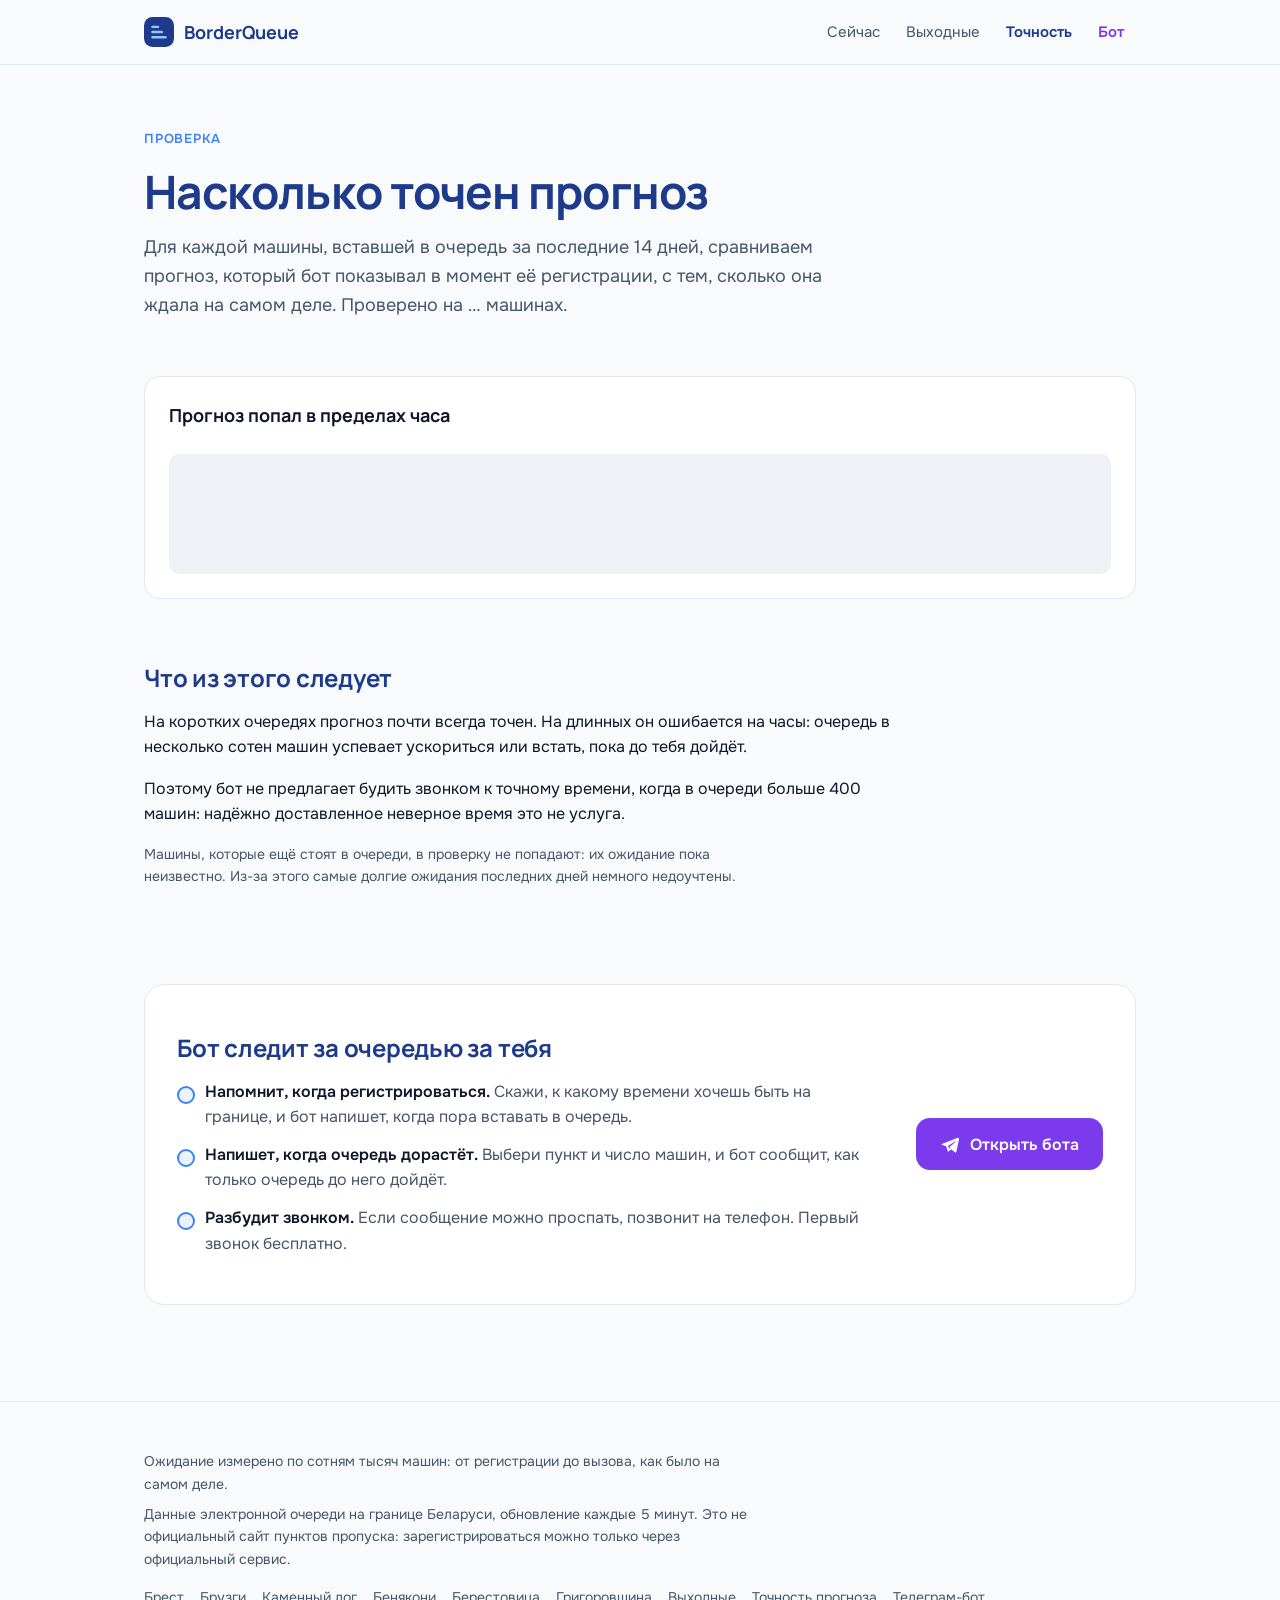
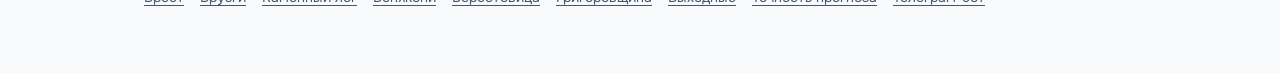
==== accuracy.html @ 8b862d7a "feat: tell people the bot can watch the queue for them The site described only the registration remi" ====
<!doctype html>
<html lang="ru">
<head>
<meta charset="utf-8">
<meta name="viewport" content="width=device-width, initial-scale=1">
<title>Насколько точен прогноз очереди на границе | BorderQueue</title>
<meta name="description" content="Как часто прогноз ожидания вызова попадает в пределах часа на коротких и длинных очередях. Проверено по реальным машинам за последние две недели.">
<link rel="canonical" href="https://leodemyanchik.github.io/BorderQueue-site/accuracy.html">
<meta property="og:type" content="website">
<meta property="og:title" content="Насколько точен прогноз очереди на границе | BorderQueue">
<meta property="og:description" content="Как часто прогноз ожидания вызова попадает в пределах часа на коротких и длинных очередях. Проверено по реальным машинам за последние две недели.">
<meta property="og:url" content="https://leodemyanchik.github.io/BorderQueue-site/accuracy.html">
<meta property="og:locale" content="ru_RU">
<meta name="theme-color" content="#f8fafc">
<link rel="icon" href="data:image/svg+xml,%3Csvg xmlns='http://www.w3.org/2000/svg' viewBox='0 0 32 32'%3E%3Crect width='32' height='32' rx='9' fill='%231e3a8a'/%3E%3Cpath d='M9 21.5h14M9 16h10M9 10.5h6' stroke='%2393c5fd' stroke-width='2.6' stroke-linecap='round'/%3E%3C/svg%3E">
<link rel="preconnect" href="https://fonts.googleapis.com">
<link rel="preconnect" href="https://fonts.gstatic.com" crossorigin>
<link href="https://fonts.googleapis.com/css2?family=Manrope:wght@600;700&amp;family=Onest:wght@400;500;600;700&amp;display=swap" rel="stylesheet">
<link rel="preconnect" href="https://borderqueueapi.onrender.com" crossorigin>
<link rel="stylesheet" href="assets/style.css">
<script src="assets/app.js" defer></script>
</head>
<body data-page="accuracy" data-start="site_accuracy">
<header class="top">
  <div class="wrap">
    <a class="brand" href="index.html"><svg width="30" height="30" viewBox="0 0 32 32" aria-hidden="true"><rect width="32" height="32" rx="9" fill="#1e3a8a"/><path d="M9 21.5h14M9 16h10M9 10.5h6" stroke="#93c5fd" stroke-width="2.6" stroke-linecap="round"/></svg><span>BorderQueue</span></a>
    <nav class="nav" aria-label="Разделы"><a href="index.html" class="hide-sm">Сейчас</a><a href="weekend.html" class="">Выходные</a><a href="accuracy.html" class="hide-sm" aria-current="page">Точность</a><a class="nav-bot" data-bot href="https://t.me/BorderTimerBot">Бот</a></nav>
  </div>
</header>
<main class="wrap">
<section class="hero">
<p class="eyebrow">Проверка</p>
<h1>Насколько точен прогноз</h1>
<p class="lead">Для каждой машины, вставшей в очередь за последние <span id="acc-days">14</span> дней, сравниваем прогноз, который бот показывал в момент её регистрации, с тем, сколько она ждала на самом деле. Проверено на <span id="acc-cars">…</span> машинах.</p>
</section>
<noscript><p class="muted">Цифры подгружаются скриптом. Включи JavaScript.</p></noscript>
<div class="card"><h3 style="margin-bottom:24px">Прогноз попал в пределах часа</h3><div class="bars" id="accuracy" aria-live="polite"><span class="skeleton"></span></div></div>
<h2>Что из этого следует</h2>
<p>На коротких очередях прогноз почти всегда точен. На длинных он ошибается на часы: очередь в несколько сотен машин успевает ускориться или встать, пока до тебя дойдёт.</p>
<p>Поэтому бот не предлагает будить звонком к точному времени, когда в очереди больше 400 машин: надёжно доставленное неверное время это не услуга.</p>
<p class="small muted">Машины, которые ещё стоят в очереди, в проверку не попадают: их ожидание пока неизвестно. Из-за этого самые долгие ожидания последних дней немного недоучтены.</p>
<section class="cta" aria-labelledby="cta-title">
  <div>
    <h2 id="cta-title">Бот следит за очередью за тебя</h2>
    <ul class="features">
      <li><strong>Напомнит, когда регистрироваться.</strong> Скажи, к какому времени хочешь быть на границе, и бот напишет, когда пора вставать в очередь.</li>
      <li><strong>Напишет, когда очередь дорастёт.</strong> Выбери пункт и число машин, и бот сообщит, как только очередь до него дойдёт.</li>
      <li><strong>Разбудит звонком.</strong> Если сообщение можно проспать, позвонит на телефон. Первый звонок бесплатно.</li>
    </ul>
  </div>
  <a class="btn" data-bot href="https://t.me/BorderTimerBot"><svg width="20" height="20" viewBox="0 0 24 24" aria-hidden="true" fill="currentColor"><path d="M21.4 4.6 2.9 11.7c-1.3.5-1.2 1.2-.2 1.5l4.7 1.5 1.8 5.6c.2.6.4.8.8.8.4 0 .6-.2.9-.5l2.3-2.2 4.8 3.5c.9.5 1.5.2 1.7-.8l3.1-14.7c.3-1.3-.5-1.9-1.4-1.6zM9.6 14.3l8.8-5.6c.4-.3.8-.1.5.2l-7.3 6.6-.3 3.2-1.7-4.4z"/></svg>Открыть бота</a>
</section>
</main>
<footer>
  <div class="wrap">
    <p id="totals">Ожидание измерено по сотням тысяч машин: от регистрации до вызова, как было на самом деле.</p>
    <p>Данные электронной очереди на границе Беларуси, обновление каждые 5 минут. Это не официальный сайт пунктов пропуска: зарегистрироваться можно только через официальный сервис.</p>
    <div class="links"><a href="brest.html">Брест</a> <a href="bruzgi.html">Брузги</a> <a href="kamenny-log.html">Каменный лог</a> <a href="benyakoni.html">Бенякони</a> <a href="berestovitsa.html">Берестовица</a> <a href="grigorovshchina.html">Григоровщина</a> <a href="weekend.html">Выходные</a> <a href="accuracy.html">Точность прогноза</a> <a data-bot href="https://t.me/BorderTimerBot">Телеграм-бот</a></div>
  </div>
</footer>
</body>
</html>
---- assets/style.css ----
/* BorderQueue. Дизайн-система из UI/UX Pro Max: «Minimalism & Swiss Style», плотность 3/10
   (просторно), движение 2/10. Палитра скилла: синий #1E3A8A для заголовков, #3B82F6 для ссылок и
   графиков, фиолетовый #7C3AED для действия, фон #F8FAFC. Шрифты: вместо Outfit и Work Sans,
   у которых нет кириллицы, их ближайшие кириллические замены: Manrope и Onest. */

:root {
  --bg: #f8fafc;
  --card: #ffffff;
  --muted: #eef2f7;
  --text: #0f172a;
  --text-2: #475569;
  --heading: #1e3a8a;
  --link: #2563eb;
  --line: #e2e8f0;
  --accent: #7c3aed;
  --accent-hover: #6d28d9;
  --on-accent: #ffffff;
  --chart: #3b82f6;
  --chart-fill: rgba(59, 130, 246, 0.10);
  --ok: #15803d;   --ok-soft: #ecfdf3;
  --warn: #a16207; --warn-soft: #fefbe8;
  --bad: #b91c1c;  --bad-soft: #fef2f2;
  --ring: #1e3a8a;

  /* шкала отступов при плотности 3/10 */
  --s1: 8px; --s2: 16px; --s3: 24px; --s4: 32px; --s5: 48px; --s6: 64px; --s7: 96px;
  --radius: 16px;
  color-scheme: light;
}

* { box-sizing: border-box; }
html { -webkit-text-size-adjust: 100%; }

body {
  margin: 0;
  background: var(--bg);
  color: var(--text);
  font-family: "Onest", system-ui, -apple-system, "Segoe UI", Roboto, sans-serif;
  font-size: 16px;
  line-height: 1.6;
  touch-action: manipulation;
}

h1, h2, h3, .brand, .big { font-family: "Manrope", "Onest", system-ui, sans-serif; }

a { color: var(--link); text-underline-offset: 3px; }
a:hover { color: var(--heading); }
a:focus-visible, .btn:focus-visible { outline: 2px solid var(--ring); outline-offset: 3px; border-radius: 8px; }

.num { font-variant-numeric: tabular-nums; }
.visually-hidden { position: absolute; width: 1px; height: 1px; overflow: hidden; clip: rect(0 0 0 0); white-space: nowrap; }
.wrap { max-width: 1040px; margin: 0 auto; padding: 0 var(--s3); }
@media (max-width: 480px) { .wrap { padding: 0 var(--s2); } }

/* ---------- шапка ---------- */
.top { background: rgba(248, 250, 252, 0.92); backdrop-filter: saturate(1.4) blur(8px); position: sticky; top: 0; z-index: 10; border-bottom: 1px solid var(--line); }
.top .wrap { display: flex; align-items: center; justify-content: space-between; gap: var(--s2); min-height: 64px; }
.brand { display: inline-flex; align-items: center; gap: 10px; font-weight: 700; font-size: 18px; color: var(--heading); text-decoration: none; }
.nav { display: flex; align-items: center; gap: 2px; }
.nav a { color: var(--text-2); text-decoration: none; font-size: 15px; padding: 0 12px; min-height: 44px; display: inline-flex; align-items: center; border-radius: 10px; transition: color 200ms ease, background-color 200ms ease; }
.nav a:hover { color: var(--heading); background: var(--muted); }
.nav a[aria-current="page"] { color: var(--heading); font-weight: 600; }
.nav .nav-bot { color: var(--accent); font-weight: 600; }
@media (max-width: 560px) { .nav .hide-sm { display: none; } .nav a { padding: 0 10px; } }

/* ---------- первый экран ---------- */
.hero { padding: var(--s6) 0 var(--s4); }
@media (max-width: 480px) {
  .hero { padding: var(--s4) 0 var(--s1); }
  .hero .eyebrow { margin-bottom: var(--s1); }
  .hero .lead { font-size: 16px; margin-bottom: var(--s2); }
  .hero .btn { width: 100%; }
  .status-line { margin-top: var(--s2); }
}
.eyebrow { font-size: 13px; font-weight: 600; letter-spacing: 0.06em; text-transform: uppercase; color: var(--chart); margin: 0 0 var(--s2); }
h1 { font-size: clamp(30px, 5vw, 46px); line-height: 1.12; font-weight: 700; letter-spacing: -0.02em; color: var(--heading); margin: 0 0 var(--s2); max-width: 20ch; }
.lead { font-size: 18px; color: var(--text-2); margin: 0 0 var(--s3); max-width: 60ch; }
.hero-actions { display: flex; flex-wrap: wrap; align-items: center; gap: var(--s2) var(--s3); }

h2 { font-size: 24px; line-height: 1.25; font-weight: 700; letter-spacing: -0.01em; color: var(--heading); margin: var(--s6) 0 var(--s2); }
h3 { font-size: 18px; font-weight: 700; margin: 0; color: var(--text); }
p { max-width: 68ch; margin: 0 0 var(--s2); }
.muted { color: var(--text-2); }
.small { font-size: 14px; }

/* ---------- кнопки ---------- */
.btn { display: inline-flex; align-items: center; justify-content: center; gap: 10px; min-height: 52px; padding: 0 24px; border-radius: 14px; background: var(--accent); color: var(--on-accent); font-weight: 600; font-size: 16px; text-decoration: none; transition: background-color 200ms ease; cursor: pointer; }
.btn:hover { background: var(--accent-hover); color: var(--on-accent); }
.btn svg { flex: none; }
.link-arrow { font-weight: 600; text-decoration: none; }
.link-arrow:hover { text-decoration: underline; }

/* ---------- состояние данных ---------- */
.status-line { display: flex; align-items: center; gap: 8px; font-size: 14px; color: var(--text-2); margin: var(--s3) 0 0; }
.live { width: 8px; height: 8px; border-radius: 50%; background: var(--ok); box-shadow: 0 0 0 4px var(--ok-soft); flex: none; }
.stale { background: var(--warn-soft); border: 1px solid #f3e3a1; color: var(--text); border-radius: 12px; padding: 12px 16px; margin: var(--s2) 0 0; font-size: 15px; }
.stale[hidden] { display: none; }

/* ---------- карточки пунктов ---------- */
.grid { display: grid; grid-template-columns: 1fr; gap: var(--s2); margin-top: var(--s3); }
@media (min-width: 720px) { .grid { grid-template-columns: repeat(2, 1fr); gap: var(--s3); } }
@media (min-width: 1000px) { .grid { grid-template-columns: repeat(3, 1fr); } }

.card { background: var(--card); border: 1px solid var(--line); border-radius: var(--radius); padding: var(--s3); }
a.card { display: block; color: inherit; text-decoration: none; transition: border-color 200ms ease; }
a.card:hover { border-color: #c7d2fe; color: inherit; }

.card-head { display: flex; align-items: center; justify-content: space-between; gap: var(--s1); }
.pill { font-size: 13px; font-weight: 600; padding: 2px 10px; border-radius: 999px; white-space: nowrap; border: 1px solid transparent; }
.pill.ok { color: var(--ok); background: var(--ok-soft); border-color: #c8ecd5; }
.pill.warn { color: var(--warn); background: var(--warn-soft); border-color: #f3e3a1; }
.pill.bad { color: var(--bad); background: var(--bad-soft); border-color: #f6caca; }
.pill.none { color: var(--text-2); background: var(--muted); }

.big { font-size: 34px; font-weight: 700; line-height: 1.1; letter-spacing: -0.02em; color: var(--text); margin: var(--s2) 0 2px; }
.big-label { font-size: 14px; color: var(--text-2); }
.facts { display: flex; flex-wrap: wrap; gap: 4px var(--s3); margin-top: var(--s2); font-size: 14px; color: var(--text-2); }
.facts b { color: var(--text); font-weight: 600; }

.spark { display: block; width: 100%; height: 44px; margin-top: var(--s2); }
.spark.big-chart { height: 120px; }
.spark-cap { display: flex; justify-content: space-between; font-size: 12px; color: var(--text-2); margin-top: 4px; }

.detail { display: grid; grid-template-columns: 1fr; gap: var(--s3); }
@media (min-width: 720px) { .detail { grid-template-columns: repeat(3, 1fr); } }
.detail .big { margin-top: 4px; }

.skeleton { display: block; height: 120px; border-radius: 10px; background: var(--muted); }

/* ---------- блок бота ---------- */
.cta { margin: var(--s7) 0 0; padding: var(--s5) var(--s4); border-radius: 20px; background: var(--card); border: 1px solid var(--line); display: grid; gap: var(--s3); align-items: center; }
@media (min-width: 760px) { .cta { grid-template-columns: 1fr auto; } }
@media (max-width: 480px) { .cta { padding: var(--s4) var(--s3); margin-top: var(--s6); } }
.cta h2 { margin: 0 0 var(--s1); }
.cta p { margin: 0; color: var(--text-2); }

.features { list-style: none; margin: var(--s2) 0 0; padding: 0; display: grid; gap: 12px; color: var(--text-2); max-width: 62ch; }
.features li { padding-left: 28px; position: relative; }
.features li::before { content: ""; position: absolute; left: 0; top: 7px; width: 14px; height: 14px; border-radius: 50%; background: var(--chart-fill); border: 2px solid var(--chart); }
.features strong { color: var(--text); font-weight: 600; }

/* ---------- дозор на странице пункта ---------- */
.watch { margin-top: var(--s3); padding: var(--s3); border-radius: var(--radius); background: #f5f3ff; border: 1px solid #e4dcfd; display: grid; gap: var(--s2); align-items: center; }
@media (min-width: 720px) { .watch { grid-template-columns: 1fr auto; } }
.watch h3 { margin-bottom: 4px; }
.watch p { margin: 0; color: var(--text-2); }
@media (max-width: 480px) { .watch .btn { width: 100%; } }

/* ---------- выходные ---------- */
.wk-card { margin-bottom: var(--s3); }
.wk-card h3 a { color: var(--text); text-decoration: none; }
.wk-card h3 a:hover { color: var(--heading); }
.wk { width: 100%; border-collapse: separate; border-spacing: 4px; margin-top: var(--s2); font-size: 14px; }
.wk th { font-weight: 500; color: var(--text-2); font-size: 13px; text-align: left; padding: 0 6px; }
.wk th[scope="row"] { color: var(--text); font-weight: 600; white-space: nowrap; padding-right: 8px; }
.wk td { border-radius: 10px; padding: 8px 8px; vertical-align: top; background: var(--muted); }
.wk td.ok { background: var(--ok-soft); }
.wk td.warn { background: var(--warn-soft); }
.wk td.bad { background: var(--bad-soft); }
.wk .m { display: block; font-weight: 700; font-size: 15px; color: var(--text); white-space: nowrap; }
.wk .r { display: block; font-size: 12px; color: var(--text-2); line-height: 1.35; white-space: nowrap; }
.table-scroll { overflow-x: auto; -webkit-overflow-scrolling: touch; }
.legend { display: flex; flex-wrap: wrap; gap: 8px var(--s3); font-size: 13px; color: var(--text-2); margin: var(--s2) 0 var(--s3); }
.legend span { display: inline-flex; align-items: center; gap: 8px; }
.sw { width: 14px; height: 14px; border-radius: 4px; display: inline-block; }
.sw.ok { background: var(--ok-soft); border: 1px solid #c8ecd5; }
.sw.warn { background: var(--warn-soft); border: 1px solid #f3e3a1; }
.sw.bad { background: var(--bad-soft); border: 1px solid #f6caca; }
.note { font-size: 14px; color: var(--text-2); margin-top: var(--s2); }

@media (max-width: 480px) {
  .card { padding: var(--s2) 18px; }
  .wk { border-spacing: 3px; font-size: 13px; }
  .wk td { padding: 6px 4px; }
  .wk th[scope="row"] { padding-right: 2px; }
  .wk .m { font-size: 14px; }
  .wk .r { font-size: 11px; }
  .wk th { padding: 0 3px; }
}

/* ---------- точность ---------- */
.bars { display: grid; gap: var(--s3); }
.bar-top { display: flex; justify-content: space-between; align-items: baseline; gap: var(--s1); margin-bottom: 8px; }
.bar-top strong { font-family: "Manrope", sans-serif; font-size: 22px; color: var(--text); }
.bar { height: 10px; background: var(--muted); border-radius: 999px; overflow: hidden; }
.bar > i { display: block; height: 100%; background: var(--chart); border-radius: 999px; }
.bar-sub { font-size: 13px; color: var(--text-2); margin-top: 6px; }

/* ---------- подвал ---------- */
footer { margin-top: var(--s7); border-top: 1px solid var(--line); padding: var(--s5) 0 var(--s6); font-size: 14px; color: var(--text-2); }
footer p { margin-bottom: var(--s1); }
footer .links { display: flex; flex-wrap: wrap; gap: 4px var(--s2); margin-top: var(--s2); }
footer .links a { color: var(--text-2); }
footer .links a:hover { color: var(--heading); }

@media (prefers-reduced-motion: reduce) { * { transition: none !important; } }
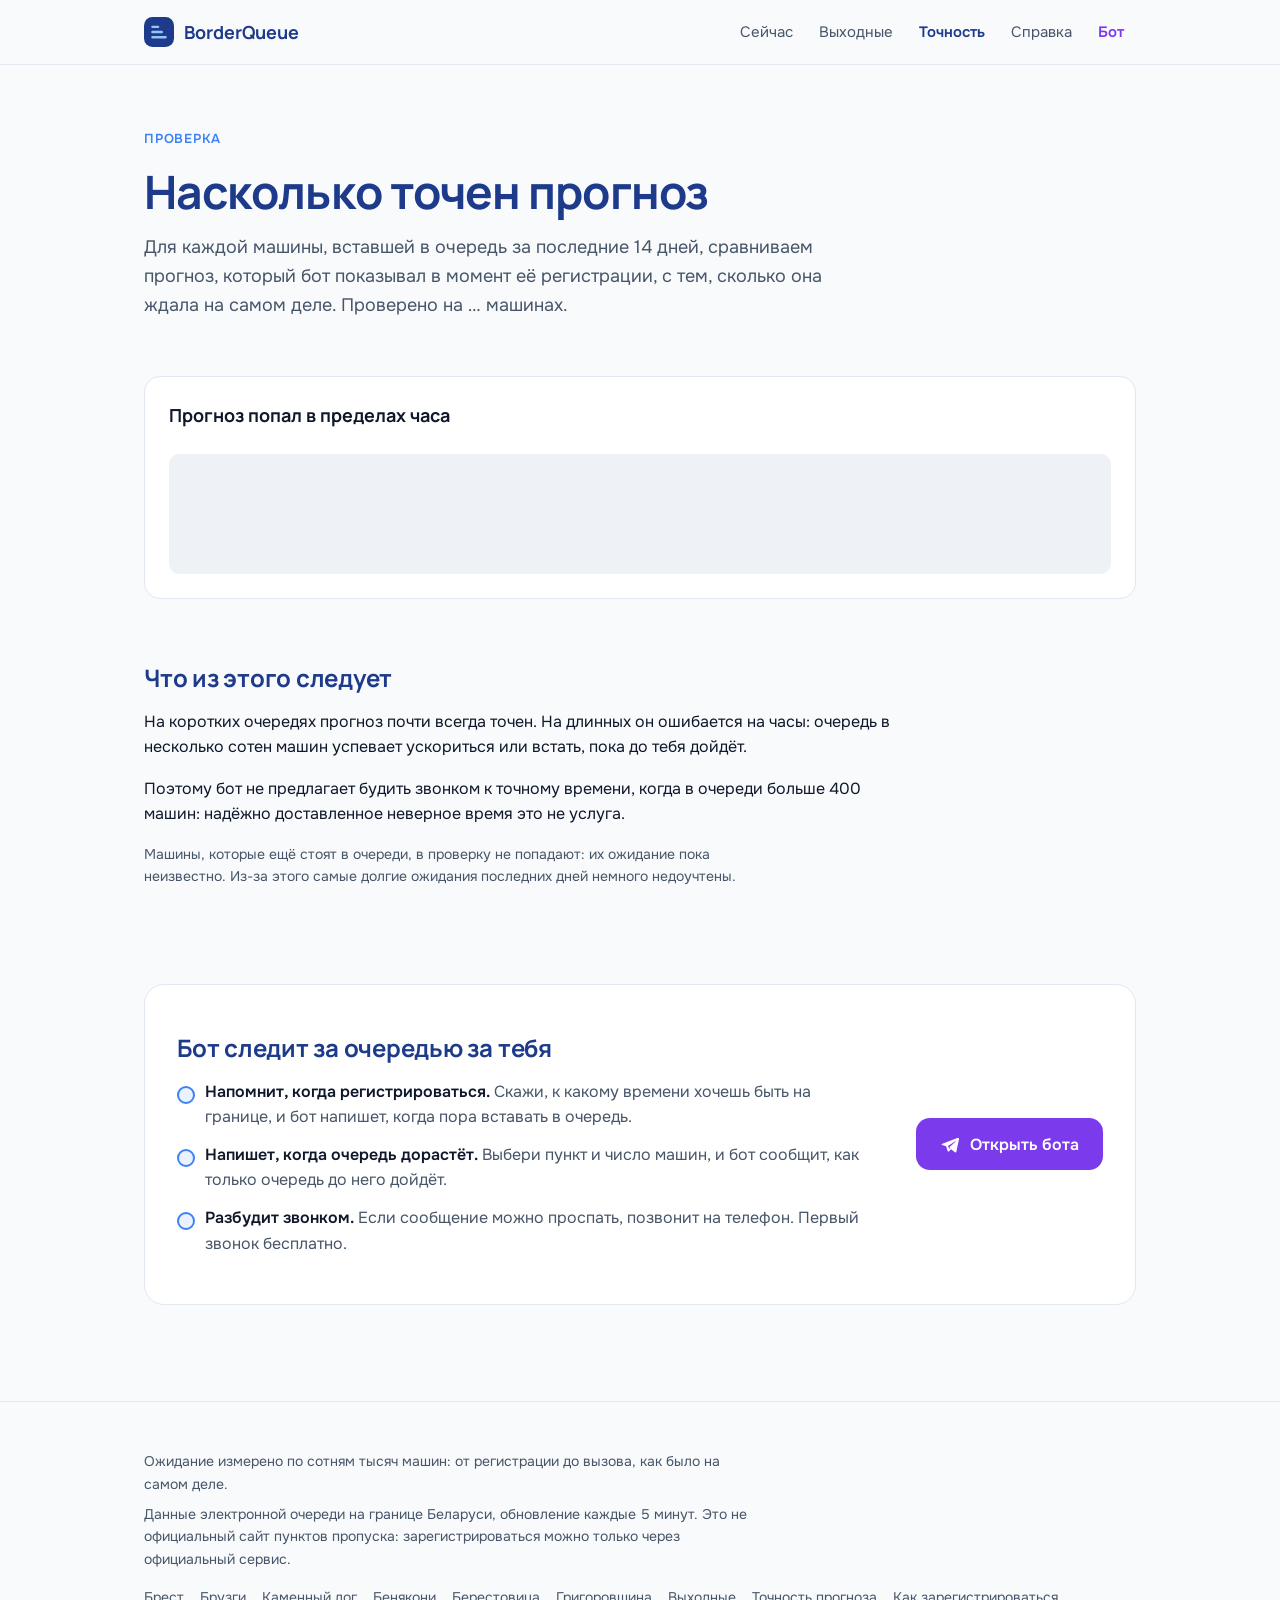
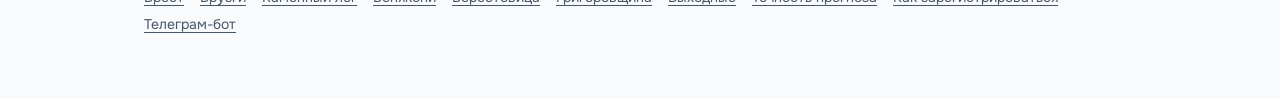
==== commit 7297fadb: "feat: the border guide moves from Telegraph to the site How to register in the electronic queue, wha" ====
--- a/accuracy.html
+++ b/accuracy.html
@@ -5,11 +5,11 @@
 <meta name="viewport" content="width=device-width, initial-scale=1">
 <title>Насколько точен прогноз очереди на границе | BorderQueue</title>
 <meta name="description" content="Как часто прогноз ожидания вызова попадает в пределах часа на коротких и длинных очередях. Проверено по реальным машинам за последние две недели.">
-<link rel="canonical" href="https://leodemyanchik.github.io/BorderQueue-site/accuracy.html">
+<link rel="canonical" href="https://borderqueue.app/accuracy.html">
 <meta property="og:type" content="website">
 <meta property="og:title" content="Насколько точен прогноз очереди на границе | BorderQueue">
 <meta property="og:description" content="Как часто прогноз ожидания вызова попадает в пределах часа на коротких и длинных очередях. Проверено по реальным машинам за последние две недели.">
-<meta property="og:url" content="https://leodemyanchik.github.io/BorderQueue-site/accuracy.html">
+<meta property="og:url" content="https://borderqueue.app/accuracy.html">
 <meta property="og:locale" content="ru_RU">
 <meta name="theme-color" content="#f8fafc">
 <link rel="icon" href="data:image/svg+xml,%3Csvg xmlns='http://www.w3.org/2000/svg' viewBox='0 0 32 32'%3E%3Crect width='32' height='32' rx='9' fill='%231e3a8a'/%3E%3Cpath d='M9 21.5h14M9 16h10M9 10.5h6' stroke='%2393c5fd' stroke-width='2.6' stroke-linecap='round'/%3E%3C/svg%3E">
@@ -24,7 +24,7 @@
 <header class="top">
   <div class="wrap">
     <a class="brand" href="index.html"><svg width="30" height="30" viewBox="0 0 32 32" aria-hidden="true"><rect width="32" height="32" rx="9" fill="#1e3a8a"/><path d="M9 21.5h14M9 16h10M9 10.5h6" stroke="#93c5fd" stroke-width="2.6" stroke-linecap="round"/></svg><span>BorderQueue</span></a>
-    <nav class="nav" aria-label="Разделы"><a href="index.html" class="hide-sm">Сейчас</a><a href="weekend.html" class="">Выходные</a><a href="accuracy.html" class="hide-sm" aria-current="page">Точность</a><a class="nav-bot" data-bot href="https://t.me/BorderTimerBot">Бот</a></nav>
+    <nav class="nav" aria-label="Разделы"><a href="index.html" class="hide-sm">Сейчас</a><a href="weekend.html" class="">Выходные</a><a href="accuracy.html" class="hide-sm" aria-current="page">Точность</a><a href="guide.html" class="hide-sm">Справка</a><a class="nav-bot" data-bot href="https://t.me/BorderTimerBot">Бот</a></nav>
   </div>
 </header>
 <main class="wrap">
@@ -55,7 +55,7 @@
   <div class="wrap">
     <p id="totals">Ожидание измерено по сотням тысяч машин: от регистрации до вызова, как было на самом деле.</p>
     <p>Данные электронной очереди на границе Беларуси, обновление каждые 5 минут. Это не официальный сайт пунктов пропуска: зарегистрироваться можно только через официальный сервис.</p>
-    <div class="links"><a href="brest.html">Брест</a> <a href="bruzgi.html">Брузги</a> <a href="kamenny-log.html">Каменный лог</a> <a href="benyakoni.html">Бенякони</a> <a href="berestovitsa.html">Берестовица</a> <a href="grigorovshchina.html">Григоровщина</a> <a href="weekend.html">Выходные</a> <a href="accuracy.html">Точность прогноза</a> <a data-bot href="https://t.me/BorderTimerBot">Телеграм-бот</a></div>
+    <div class="links"><a href="brest.html">Брест</a> <a href="bruzgi.html">Брузги</a> <a href="kamenny-log.html">Каменный лог</a> <a href="benyakoni.html">Бенякони</a> <a href="berestovitsa.html">Берестовица</a> <a href="grigorovshchina.html">Григоровщина</a> <a href="weekend.html">Выходные</a> <a href="accuracy.html">Точность прогноза</a> <a href="guide.html">Как зарегистрироваться</a> <a data-bot href="https://t.me/BorderTimerBot">Телеграм-бот</a></div>
   </div>
 </footer>
 </body>
--- a/assets/style.css
+++ b/assets/style.css
@@ -186,6 +186,14 @@
 .bar > i { display: block; height: 100%; background: var(--chart); border-radius: 999px; }
 .bar-sub { font-size: 13px; color: var(--text-2); margin-top: 6px; }
 
+/* ---------- справка ---------- */
+.prose { max-width: 70ch; }
+.prose h2 { margin-top: var(--s5); }
+.prose ul, .prose ol { padding-left: 22px; margin: 0 0 var(--s2); }
+.prose li { margin-bottom: 6px; }
+.prose li::marker { color: var(--chart); }
+.callout { background: #f5f3ff; border: 1px solid #e4dcfd; border-radius: 12px; padding: 14px 18px; }
+
 /* ---------- подвал ---------- */
 footer { margin-top: var(--s7); border-top: 1px solid var(--line); padding: var(--s5) 0 var(--s6); font-size: 14px; color: var(--text-2); }
 footer p { margin-bottom: var(--s1); }
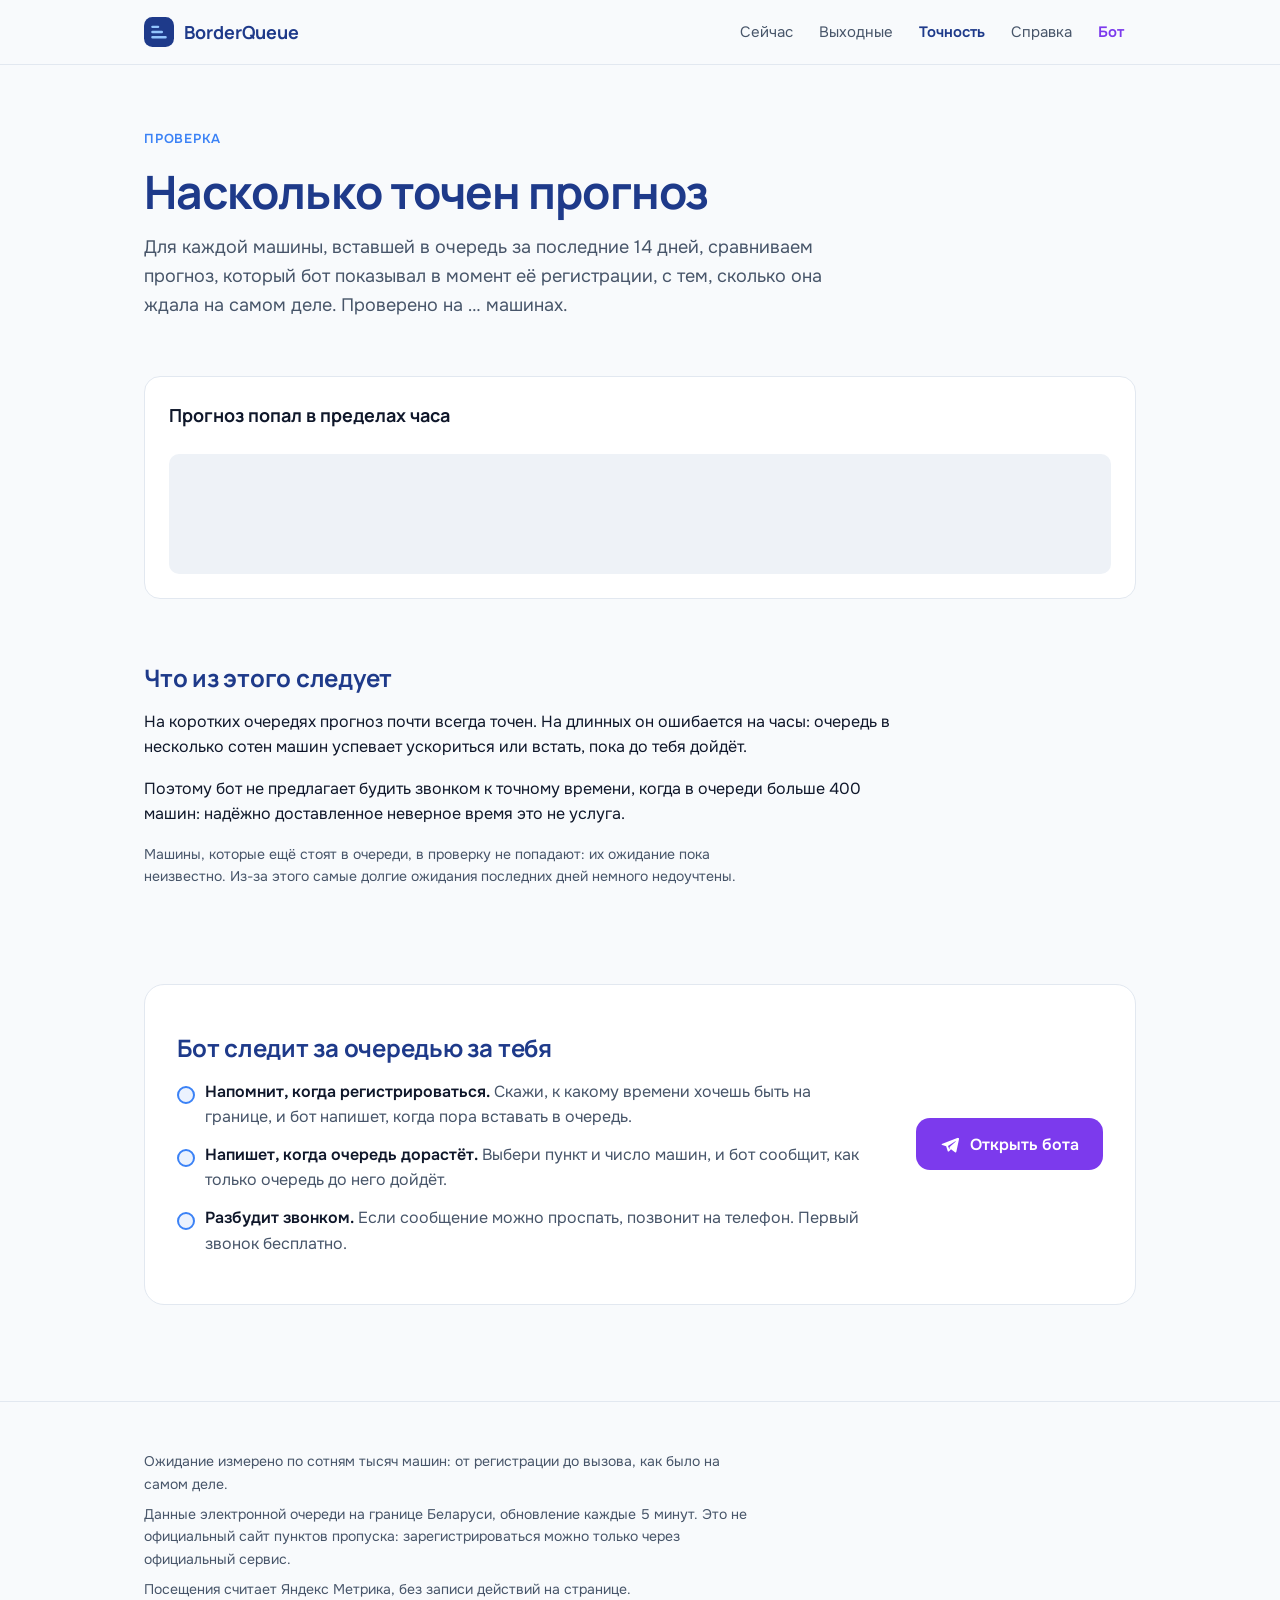
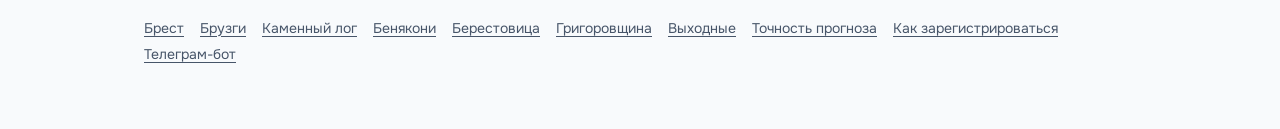
==== commit 99810a11: "feat: count visits with Yandex Metrica Counter 113535938 in the owner's account. Visits, sources and" ====
--- a/accuracy.html
+++ b/accuracy.html
@@ -11,6 +11,13 @@
 <meta property="og:description" content="Как часто прогноз ожидания вызова попадает в пределах часа на коротких и длинных очередях. Проверено по реальным машинам за последние две недели.">
 <meta property="og:url" content="https://borderqueue.app/accuracy.html">
 <meta property="og:locale" content="ru_RU">
+<meta property="og:site_name" content="BorderQueue">
+<meta property="og:image" content="https://borderqueue.app/assets/og.png">
+<meta property="og:image:width" content="1200">
+<meta property="og:image:height" content="630">
+<meta property="og:image:alt" content="BorderQueue: очередь на границе Беларуси сейчас">
+<meta name="twitter:card" content="summary_large_image">
+<meta name="yandex-verification" content="3c50b49f162ca68e">
 <meta name="theme-color" content="#f8fafc">
 <link rel="icon" href="data:image/svg+xml,%3Csvg xmlns='http://www.w3.org/2000/svg' viewBox='0 0 32 32'%3E%3Crect width='32' height='32' rx='9' fill='%231e3a8a'/%3E%3Cpath d='M9 21.5h14M9 16h10M9 10.5h6' stroke='%2393c5fd' stroke-width='2.6' stroke-linecap='round'/%3E%3C/svg%3E">
 <link rel="preconnect" href="https://fonts.googleapis.com">
@@ -19,6 +26,14 @@
 <link rel="preconnect" href="https://borderqueueapi.onrender.com" crossorigin>
 <link rel="stylesheet" href="assets/style.css">
 <script src="assets/app.js" defer></script>
+<script>
+(function(m,e,t,r,i,k,a){m[i]=m[i]||function(){(m[i].a=m[i].a||[]).push(arguments)};
+m[i].l=1*new Date();for (var j=0;j<document.scripts.length;j++){if(document.scripts[j].src===r){return;}}
+k=e.createElement(t),a=e.getElementsByTagName(t)[0],k.async=1,k.src=r,a.parentNode.insertBefore(k,a)})
+(window,document,"script","https://mc.yandex.ru/metrika/tag.js","ym");
+ym(113535938,"init",{clickmap:false,trackLinks:true,accurateTrackBounce:true,webvisor:false});
+</script>
+<noscript><div><img src="https://mc.yandex.ru/watch/113535938" style="position:absolute;left:-9999px" alt=""></div></noscript>
 </head>
 <body data-page="accuracy" data-start="site_accuracy">
 <header class="top">
@@ -55,6 +70,7 @@
   <div class="wrap">
     <p id="totals">Ожидание измерено по сотням тысяч машин: от регистрации до вызова, как было на самом деле.</p>
     <p>Данные электронной очереди на границе Беларуси, обновление каждые 5 минут. Это не официальный сайт пунктов пропуска: зарегистрироваться можно только через официальный сервис.</p>
+    <p>Посещения считает Яндекс Метрика, без записи действий на странице.</p>
     <div class="links"><a href="brest.html">Брест</a> <a href="bruzgi.html">Брузги</a> <a href="kamenny-log.html">Каменный лог</a> <a href="benyakoni.html">Бенякони</a> <a href="berestovitsa.html">Берестовица</a> <a href="grigorovshchina.html">Григоровщина</a> <a href="weekend.html">Выходные</a> <a href="accuracy.html">Точность прогноза</a> <a href="guide.html">Как зарегистрироваться</a> <a data-bot href="https://t.me/BorderTimerBot">Телеграм-бот</a></div>
   </div>
 </footer>
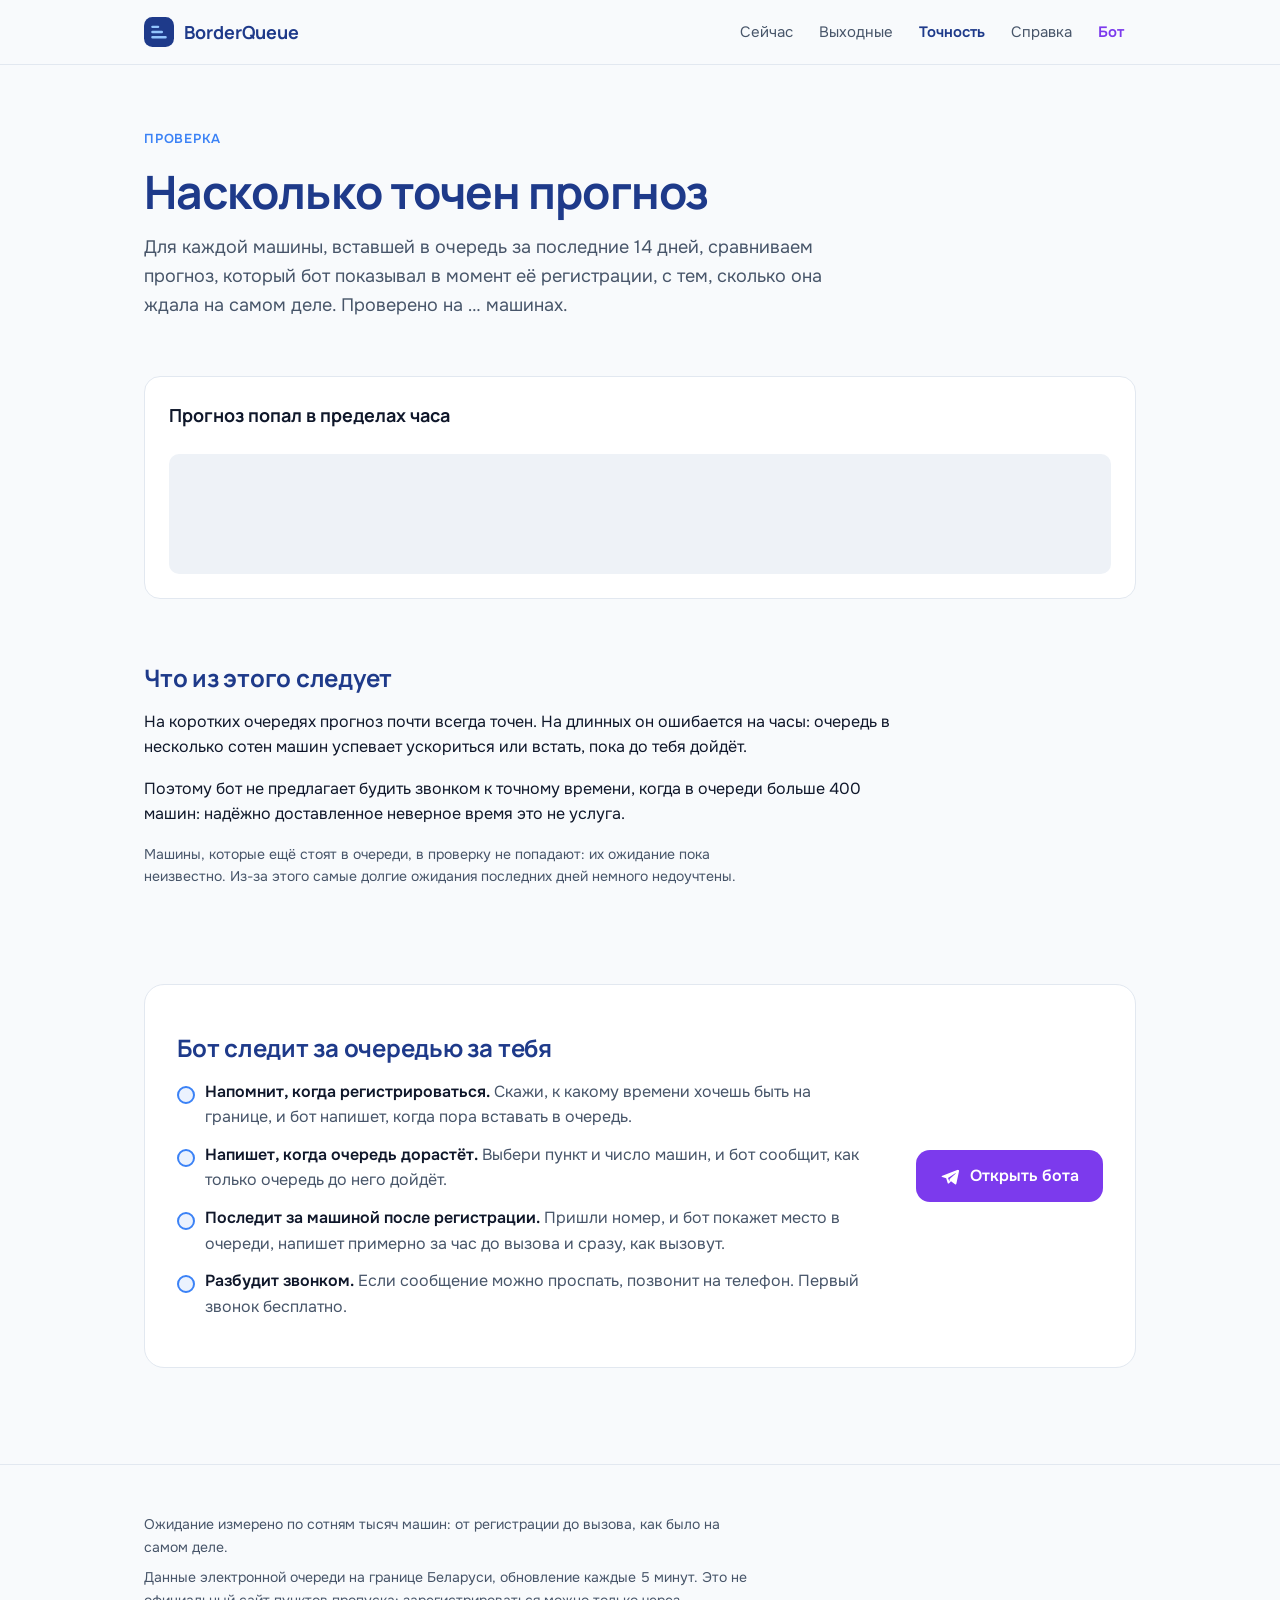
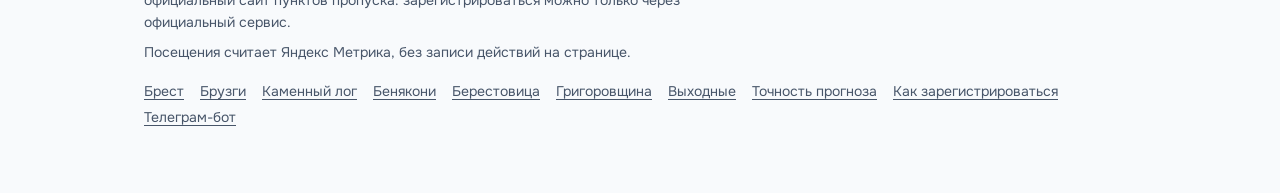
==== commit 1644dd6b: "feat: the site mentions following a car by its plate In the bot's feature list on every page and in " ====
--- a/accuracy.html
+++ b/accuracy.html
@@ -60,6 +60,7 @@
     <ul class="features">
       <li><strong>Напомнит, когда регистрироваться.</strong> Скажи, к какому времени хочешь быть на границе, и бот напишет, когда пора вставать в очередь.</li>
       <li><strong>Напишет, когда очередь дорастёт.</strong> Выбери пункт и число машин, и бот сообщит, как только очередь до него дойдёт.</li>
+      <li><strong>Последит за машиной после регистрации.</strong> Пришли номер, и бот покажет место в очереди, напишет примерно за час до вызова и сразу, как вызовут.</li>
       <li><strong>Разбудит звонком.</strong> Если сообщение можно проспать, позвонит на телефон. Первый звонок бесплатно.</li>
     </ul>
   </div>
--- a/assets/style.css
+++ b/assets/style.css
@@ -186,6 +186,11 @@
 .bar > i { display: block; height: 100%; background: var(--chart); border-radius: 999px; }
 .bar-sub { font-size: 13px; color: var(--text-2); margin-top: 6px; }
 
+/* ---------- ссылки на пункты на главной ---------- */
+.cp-links { list-style: none; padding: 0; margin: 0 0 var(--s2); display: grid; gap: 8px; }
+@media (min-width: 720px) { .cp-links { grid-template-columns: repeat(2, 1fr); } }
+.cp-links a { font-weight: 600; }
+
 /* ---------- справка ---------- */
 .prose { max-width: 70ch; }
 .prose h2 { margin-top: var(--s5); }
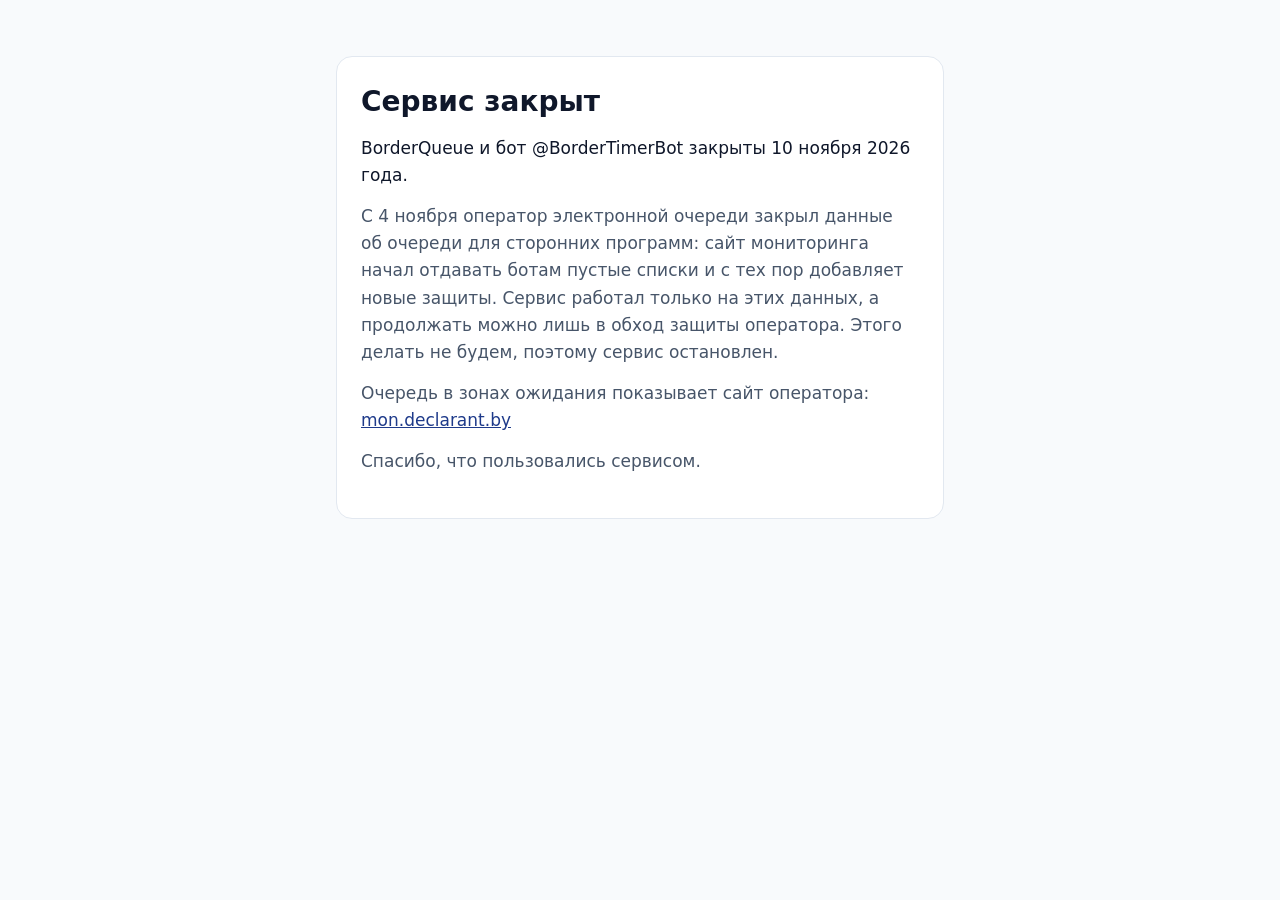
==== commit a0c42d8d: "feat: the service is closed The bot @BorderTimerBot and its API were shut down on 10.11.2026: from 0" ====
--- a/accuracy.html
+++ b/accuracy.html
@@ -3,29 +3,27 @@
 <head>
 <meta charset="utf-8">
 <meta name="viewport" content="width=device-width, initial-scale=1">
-<title>Насколько точен прогноз очереди на границе | BorderQueue</title>
-<meta name="description" content="Как часто прогноз ожидания вызова попадает в пределах часа на коротких и длинных очередях. Проверено по реальным машинам за последние две недели.">
-<link rel="canonical" href="https://borderqueue.app/accuracy.html">
-<meta property="og:type" content="website">
-<meta property="og:title" content="Насколько точен прогноз очереди на границе | BorderQueue">
-<meta property="og:description" content="Как часто прогноз ожидания вызова попадает в пределах часа на коротких и длинных очередях. Проверено по реальным машинам за последние две недели.">
-<meta property="og:url" content="https://borderqueue.app/accuracy.html">
-<meta property="og:locale" content="ru_RU">
-<meta property="og:site_name" content="BorderQueue">
-<meta property="og:image" content="https://borderqueue.app/assets/og.png">
-<meta property="og:image:width" content="1200">
-<meta property="og:image:height" content="630">
-<meta property="og:image:alt" content="BorderQueue: очередь на границе Беларуси сейчас">
-<meta name="twitter:card" content="summary_large_image">
+<title>Сервис закрыт · BorderQueue</title>
+<meta name="description" content="BorderQueue и бот @BorderTimerBot закрыты 10 ноября 2026 года. Очередь в зонах ожидания показывает сайт оператора электронной очереди.">
+<link rel="canonical" href="https://borderqueue.app/">
 <meta name="yandex-verification" content="3c50b49f162ca68e">
 <meta name="theme-color" content="#f8fafc">
 <link rel="icon" href="data:image/svg+xml,%3Csvg xmlns='http://www.w3.org/2000/svg' viewBox='0 0 32 32'%3E%3Crect width='32' height='32' rx='9' fill='%231e3a8a'/%3E%3Cpath d='M9 21.5h14M9 16h10M9 10.5h6' stroke='%2393c5fd' stroke-width='2.6' stroke-linecap='round'/%3E%3C/svg%3E">
-<link rel="preconnect" href="https://fonts.googleapis.com">
-<link rel="preconnect" href="https://fonts.gstatic.com" crossorigin>
-<link href="https://fonts.googleapis.com/css2?family=Manrope:wght@600;700&amp;family=Onest:wght@400;500;600;700&amp;display=swap" rel="stylesheet">
-<link rel="preconnect" href="https://borderqueueapi.onrender.com" crossorigin>
-<link rel="stylesheet" href="assets/style.css">
-<script src="assets/app.js" defer></script>
+<style>
+:root { --bg: #f8fafc; --card: #ffffff; --text: #0f172a; --muted: #475569; --accent: #1e3a8a; --line: #e2e8f0; }
+@media (prefers-color-scheme: dark) {
+  :root { --bg: #0b1120; --card: #111827; --text: #e5e7eb; --muted: #9ca3af; --accent: #93c5fd; --line: #1f2937; }
+}
+* { box-sizing: border-box; }
+body { margin: 0; background: var(--bg); color: var(--text);
+  font: 17px/1.6 system-ui, -apple-system, "Segoe UI", Roboto, sans-serif; }
+main { max-width: 640px; margin: 0 auto; padding: 56px 16px; }
+.card { background: var(--card); border: 1px solid var(--line); border-radius: 16px; padding: 28px 24px; }
+h1 { font-size: 28px; line-height: 1.2; margin: 0 0 16px; }
+p { margin: 0 0 14px; color: var(--muted); }
+p.lead { color: var(--text); }
+a { color: var(--accent); }
+</style>
 <script>
 (function(m,e,t,r,i,k,a){m[i]=m[i]||function(){(m[i].a=m[i].a||[]).push(arguments)};
 m[i].l=1*new Date();for (var j=0;j<document.scripts.length;j++){if(document.scripts[j].src===r){return;}}
@@ -33,47 +31,17 @@
 (window,document,"script","https://mc.yandex.ru/metrika/tag.js","ym");
 ym(113535938,"init",{clickmap:false,trackLinks:true,accurateTrackBounce:true,webvisor:false});
 </script>
+</head>
+<body>
+<main>
+<div class="card">
+<h1>Сервис закрыт</h1>
+<p class="lead">BorderQueue и бот @BorderTimerBot закрыты 10 ноября 2026 года.</p>
+<p>С 4 ноября оператор электронной очереди закрыл данные об очереди для сторонних программ: сайт мониторинга начал отдавать ботам пустые списки и с тех пор добавляет новые защиты. Сервис работал только на этих данных, а продолжать можно лишь в обход защиты оператора. Этого делать не будем, поэтому сервис остановлен.</p>
+<p>Очередь в зонах ожидания показывает сайт оператора: <a href="https://mon.declarant.by/#/zone" rel="noopener">mon.declarant.by</a></p>
+<p>Спасибо, что пользовались сервисом.</p>
+</div>
+</main>
 <noscript><div><img src="https://mc.yandex.ru/watch/113535938" style="position:absolute;left:-9999px" alt=""></div></noscript>
-</head>
-<body data-page="accuracy" data-start="site_accuracy">
-<header class="top">
-  <div class="wrap">
-    <a class="brand" href="index.html"><svg width="30" height="30" viewBox="0 0 32 32" aria-hidden="true"><rect width="32" height="32" rx="9" fill="#1e3a8a"/><path d="M9 21.5h14M9 16h10M9 10.5h6" stroke="#93c5fd" stroke-width="2.6" stroke-linecap="round"/></svg><span>BorderQueue</span></a>
-    <nav class="nav" aria-label="Разделы"><a href="index.html" class="hide-sm">Сейчас</a><a href="weekend.html" class="">Выходные</a><a href="accuracy.html" class="hide-sm" aria-current="page">Точность</a><a href="guide.html" class="hide-sm">Справка</a><a class="nav-bot" data-bot href="https://t.me/BorderTimerBot">Бот</a></nav>
-  </div>
-</header>
-<main class="wrap">
-<section class="hero">
-<p class="eyebrow">Проверка</p>
-<h1>Насколько точен прогноз</h1>
-<p class="lead">Для каждой машины, вставшей в очередь за последние <span id="acc-days">14</span> дней, сравниваем прогноз, который бот показывал в момент её регистрации, с тем, сколько она ждала на самом деле. Проверено на <span id="acc-cars">…</span> машинах.</p>
-</section>
-<noscript><p class="muted">Цифры подгружаются скриптом. Включи JavaScript.</p></noscript>
-<div class="card"><h3 style="margin-bottom:24px">Прогноз попал в пределах часа</h3><div class="bars" id="accuracy" aria-live="polite"><span class="skeleton"></span></div></div>
-<h2>Что из этого следует</h2>
-<p>На коротких очередях прогноз почти всегда точен. На длинных он ошибается на часы: очередь в несколько сотен машин успевает ускориться или встать, пока до тебя дойдёт.</p>
-<p>Поэтому бот не предлагает будить звонком к точному времени, когда в очереди больше 400 машин: надёжно доставленное неверное время это не услуга.</p>
-<p class="small muted">Машины, которые ещё стоят в очереди, в проверку не попадают: их ожидание пока неизвестно. Из-за этого самые долгие ожидания последних дней немного недоучтены.</p>
-<section class="cta" aria-labelledby="cta-title">
-  <div>
-    <h2 id="cta-title">Бот следит за очередью за тебя</h2>
-    <ul class="features">
-      <li><strong>Напомнит, когда регистрироваться.</strong> Скажи, к какому времени хочешь быть на границе, и бот напишет, когда пора вставать в очередь.</li>
-      <li><strong>Напишет, когда очередь дорастёт.</strong> Выбери пункт и число машин, и бот сообщит, как только очередь до него дойдёт.</li>
-      <li><strong>Последит за машиной после регистрации.</strong> Пришли номер, и бот покажет место в очереди, напишет примерно за час до вызова и сразу, как вызовут.</li>
-      <li><strong>Разбудит звонком.</strong> Если сообщение можно проспать, позвонит на телефон. Первый звонок бесплатно.</li>
-    </ul>
-  </div>
-  <a class="btn" data-bot href="https://t.me/BorderTimerBot"><svg width="20" height="20" viewBox="0 0 24 24" aria-hidden="true" fill="currentColor"><path d="M21.4 4.6 2.9 11.7c-1.3.5-1.2 1.2-.2 1.5l4.7 1.5 1.8 5.6c.2.6.4.8.8.8.4 0 .6-.2.9-.5l2.3-2.2 4.8 3.5c.9.5 1.5.2 1.7-.8l3.1-14.7c.3-1.3-.5-1.9-1.4-1.6zM9.6 14.3l8.8-5.6c.4-.3.8-.1.5.2l-7.3 6.6-.3 3.2-1.7-4.4z"/></svg>Открыть бота</a>
-</section>
-</main>
-<footer>
-  <div class="wrap">
-    <p id="totals">Ожидание измерено по сотням тысяч машин: от регистрации до вызова, как было на самом деле.</p>
-    <p>Данные электронной очереди на границе Беларуси, обновление каждые 5 минут. Это не официальный сайт пунктов пропуска: зарегистрироваться можно только через официальный сервис.</p>
-    <p>Посещения считает Яндекс Метрика, без записи действий на странице.</p>
-    <div class="links"><a href="brest.html">Брест</a> <a href="bruzgi.html">Брузги</a> <a href="kamenny-log.html">Каменный лог</a> <a href="benyakoni.html">Бенякони</a> <a href="berestovitsa.html">Берестовица</a> <a href="grigorovshchina.html">Григоровщина</a> <a href="weekend.html">Выходные</a> <a href="accuracy.html">Точность прогноза</a> <a href="guide.html">Как зарегистрироваться</a> <a data-bot href="https://t.me/BorderTimerBot">Телеграм-бот</a></div>
-  </div>
-</footer>
 </body>
 </html>
